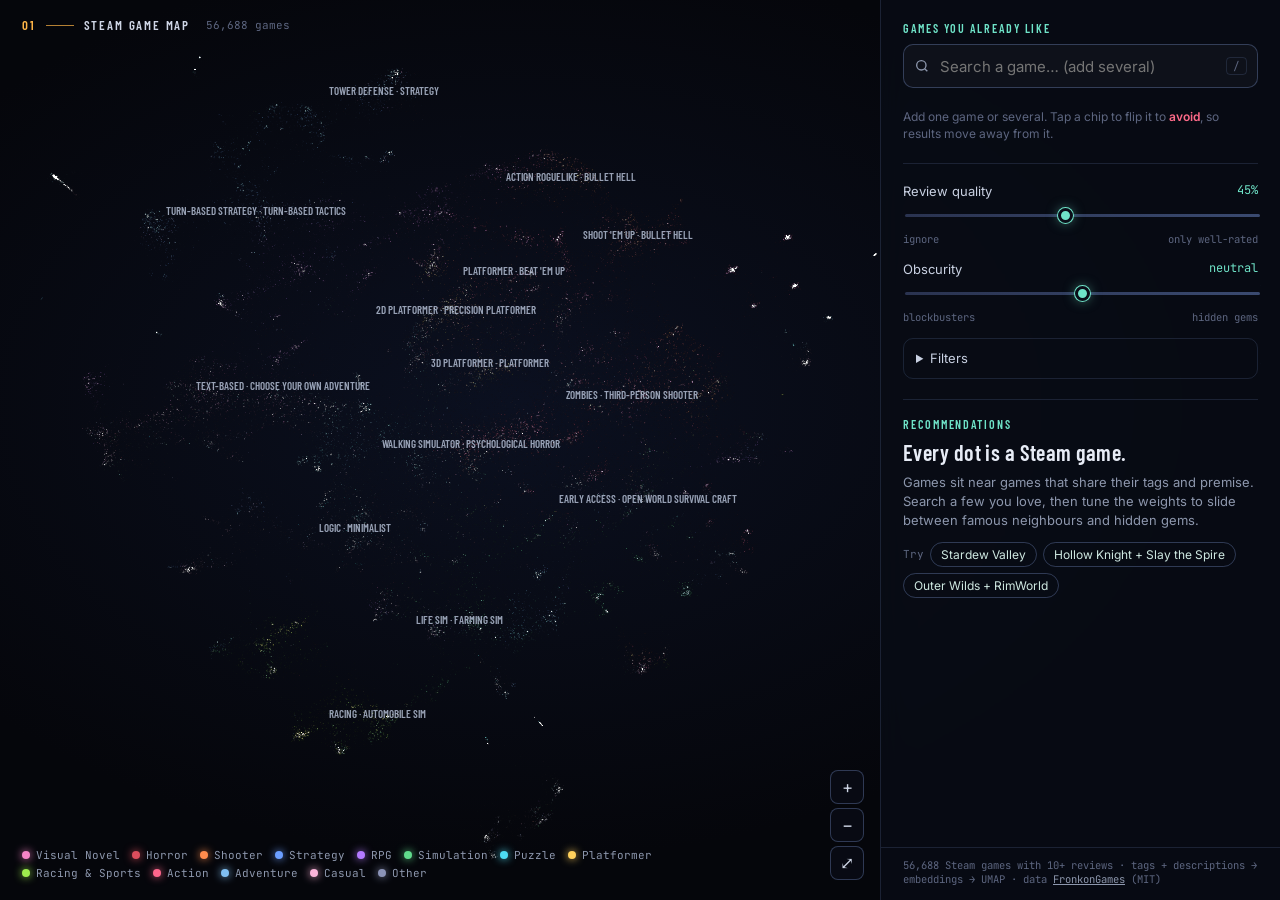
==== site/index.html @ 7ec64b29 "Steam Game Map: search games you like on a map of every Steam game Co-Authored-By: Claude Opus 5.5 <" ====
<!doctype html>
<html lang="en">
<head>
<meta charset="utf-8">
<meta name="viewport" content="width=device-width, initial-scale=1">
<title>Steam Game Map</title>
<meta name="description" content="Search games you already like on a map of every Steam game and get recommendations weighted by reviews and obscurity.">
<link rel="preconnect" href="https://fonts.googleapis.com">
<link href="https://fonts.googleapis.com/css2?family=Barlow+Condensed:wght@500;600;700&family=JetBrains+Mono:wght@400;500&family=Inter:wght@400;500;600&display=swap" rel="stylesheet">
<link rel="stylesheet" href="style.css">
</head>
<body>
<canvas id="gl"></canvas>
<canvas id="overlay"></canvas>

<header class="brand">
  <span class="idx">01</span><span class="rule"></span><span>STEAM GAME MAP</span>
  <span class="count" id="count"></span>
</header>

<aside id="panel">
  <div class="panel-scroll">
    <section class="search">
      <label class="eyebrow" for="q">Games you already like</label>
      <div class="searchbox">
        <svg viewBox="0 0 24 24" aria-hidden="true"><circle cx="11" cy="11" r="7"/><path d="M20 20l-4-4"/></svg>
        <input id="q" type="text" autocomplete="off" spellcheck="false" placeholder="Search a game… (add several)">
        <kbd>/</kbd>
      </div>
      <ul id="suggest" role="listbox"></ul>
      <div id="chips"></div>
      <p class="hint" id="hint">Add one game or several. Tap a chip to flip it to <b class="avoid-word">avoid</b>, so results move away from it.</p>
    </section>

    <section class="controls" id="controls">
      <div class="seg" role="radiogroup" aria-label="Combine games">
        <button data-mode="all" class="on" role="radio" aria-checked="true">Like all<small>close to every pick</small></button>
        <button data-mode="any" role="radio" aria-checked="false">Like any<small>near at least one</small></button>
      </div>

      <div class="slider">
        <div class="row"><span>Review quality</span><output id="o-quality"></output></div>
        <input type="range" id="quality" min="0" max="100" value="45">
        <div class="ends"><span>ignore</span><span>only well-rated</span></div>
      </div>
      <div class="slider">
        <div class="row"><span>Obscurity</span><output id="o-obscure"></output></div>
        <input type="range" id="obscure" min="-100" max="100" value="0">
        <div class="ends"><span>blockbusters</span><span>hidden gems</span></div>
      </div>

      <details class="filters">
        <summary>Filters</summary>
        <div class="frow">
          <label>Min reviews<select id="minrev">
            <option value="10">10+</option><option value="50" selected>50+</option><option value="200">200+</option>
            <option value="1000">1k+</option><option value="10000">10k+</option></select></label>
          <label>Max price<select id="maxprice">
            <option value="99999" selected>Any</option><option value="0">Free</option><option value="500">Under $5</option>
            <option value="1000">Under $10</option><option value="2000">Under $20</option><option value="4000">Under $40</option></select></label>
        </div>
        <div class="frow">
          <label>From year<input type="number" id="y0" min="1997" max="2026" value="1997"></label>
          <label>To year<input type="number" id="y1" min="1997" max="2026" value="2026"></label>
        </div>
      </details>
    </section>

    <section class="results">
      <div class="eyebrow results-head"><span id="rtitle">Recommendations</span><span id="rcount"></span></div>
      <ol id="list"></ol>
      <div id="empty" class="empty">
        <p class="big">Every dot is a Steam game.</p>
        <p>Games sit near games that share their tags and premise. Search a few you love, then tune the weights to slide between famous neighbours and hidden gems.</p>
        <div class="try">Try
          <button data-try="413150">Stardew Valley</button>
          <button data-try="367520,646570">Hollow Knight + Slay the Spire</button>
          <button data-try="753640,294100">Outer Wilds + RimWorld</button>
        </div>
      </div>
    </section>
  </div>
  <footer class="src" id="src"></footer>
</aside>

<div id="legend"></div>
<div id="tip" role="tooltip"></div>
<div id="zoom">
  <button id="zin" aria-label="Zoom in">+</button>
  <button id="zout" aria-label="Zoom out">−</button>
  <button id="zfit" aria-label="Fit map">⤢</button>
</div>
<div id="loading"><div class="pulse"></div><span id="loadmsg">Loading every Steam game…</span></div>

<script src="app.js"></script>
</body>
</html>
---- site/style.css ----
:root {
  --bg: #05060b;
  --panel: rgba(9, 12, 22, 0.86);
  --panel-solid: #0a0d18;
  --line: rgba(130, 160, 220, 0.16);
  --line-strong: rgba(130, 160, 220, 0.32);
  --text: #e7ecf6;
  --muted: #8d97ad;
  --dim: #5d6680;
  --accent: #ffb547;      /* selected games */
  --accent-2: #6fe3c8;    /* recommendations */
  --avoid: #ff6b8a;
  --mono: "JetBrains Mono", ui-monospace, Menlo, monospace;
  --cond: "Barlow Condensed", "Inter", sans-serif;
  --sans: "Inter", system-ui, -apple-system, sans-serif;
  --panel-w: 400px;
  color-scheme: dark;
}
* { box-sizing: border-box; }
html, body { margin: 0; height: 100%; overflow: hidden; background: var(--bg); color: var(--text); font: 14px/1.45 var(--sans); }
canvas { position: fixed; inset: 0; width: 100%; height: 100%; display: block; }
#gl { background: radial-gradient(ellipse at 40% 45%, #0b1020 0%, #05060b 65%); }
#overlay { pointer-events: none; }
button { font: inherit; color: inherit; cursor: pointer; }

.brand {
  position: fixed; top: 18px; left: 22px; display: flex; align-items: center; gap: 10px;
  font: 600 13px/1 var(--cond); letter-spacing: .14em; color: #cfd6e6; pointer-events: none;
}
.brand .idx { color: var(--accent); }
.brand .rule { width: 28px; height: 1px; background: var(--accent); opacity: .7; }
.brand .count { font: 400 11px var(--mono); letter-spacing: 0; color: var(--dim); margin-left: 6px; }

/* ---------- panel ---------- */
#panel {
  position: fixed; top: 0; right: 0; bottom: 0; width: var(--panel-w);
  background: var(--panel); backdrop-filter: blur(14px); -webkit-backdrop-filter: blur(14px);
  border-left: 1px solid var(--line); display: flex; flex-direction: column; z-index: 5;
}
.panel-scroll { flex: 1; overflow-y: auto; padding: 22px 22px 12px; scrollbar-width: thin; scrollbar-color: #2a3350 transparent; }
.eyebrow { font: 600 12px/1 var(--cond); letter-spacing: .16em; text-transform: uppercase; color: var(--accent-2); display: block; margin-bottom: 10px; }

.searchbox { position: relative; display: flex; align-items: center; gap: 8px; border: 1px solid var(--line-strong); border-radius: 10px; padding: 0 10px; background: rgba(255,255,255,.03); transition: border-color .15s; }
.searchbox:focus-within { border-color: var(--accent); box-shadow: 0 0 0 3px rgba(255,181,71,.12); }
.searchbox svg { width: 16px; height: 16px; fill: none; stroke: var(--muted); stroke-width: 2; flex: none; }
.searchbox input { flex: 1; min-width: 0; height: 42px; background: none; border: 0; outline: 0; color: var(--text); font: 15px var(--sans); }
.searchbox kbd { font: 11px var(--mono); color: var(--dim); border: 1px solid var(--line); border-radius: 4px; padding: 1px 6px; }

#suggest { list-style: none; margin: 6px 0 0; padding: 4px; border: 1px solid var(--line-strong); border-radius: 10px; background: var(--panel-solid); display: none; max-height: 340px; overflow-y: auto; }
#suggest.open { display: block; }
#suggest li { display: flex; align-items: center; gap: 10px; padding: 6px 8px; border-radius: 7px; cursor: pointer; }
#suggest li.act, #suggest li:hover { background: rgba(111,227,200,.1); }
#suggest img { width: 64px; height: 30px; object-fit: cover; border-radius: 4px; background: #141a2c; flex: none; }
#suggest .nm { flex: 1; min-width: 0; white-space: nowrap; overflow: hidden; text-overflow: ellipsis; }
#suggest .mt { font: 11px var(--mono); color: var(--dim); flex: none; }

#chips { display: flex; flex-wrap: wrap; gap: 6px; margin-top: 10px; }
.chip { display: inline-flex; align-items: center; gap: 6px; border: 1px solid rgba(255,181,71,.5); background: rgba(255,181,71,.1); color: #ffd79a; border-radius: 999px; padding: 4px 4px 4px 11px; font-size: 13px; max-width: 100%; }
.chip.avoid { border-color: rgba(255,107,138,.55); background: rgba(255,107,138,.1); color: #ffb3c3; }
.chip.avoid .lbl { text-decoration: line-through; text-decoration-color: rgba(255,107,138,.7); }
.chip .lbl { white-space: nowrap; overflow: hidden; text-overflow: ellipsis; cursor: pointer; }
.chip .x { border: 0; background: rgba(255,255,255,.08); width: 20px; height: 20px; border-radius: 50%; line-height: 1; font-size: 13px; flex: none; }
.chip .x:hover { background: rgba(255,255,255,.2); }
.hint { color: var(--dim); font-size: 12px; margin: 10px 0 0; }
.avoid-word { color: var(--avoid); font-weight: 600; }

.controls { margin-top: 20px; padding-top: 18px; border-top: 1px solid var(--line); }
.seg { display: grid; grid-template-columns: repeat(2, 1fr); gap: 4px; padding: 3px; border: 1px solid var(--line); border-radius: 10px; margin-bottom: 16px; }
.seg button { border: 0; background: none; padding: 7px 4px; border-radius: 7px; font-weight: 600; font-size: 13px; color: var(--muted); display: flex; flex-direction: column; align-items: center; gap: 1px; }
.seg button small { font: 400 10px var(--sans); color: var(--dim); }
.seg button.on { background: rgba(111,227,200,.13); color: var(--accent-2); }
.seg.single { display: none; }

.slider { margin-bottom: 14px; }
.slider .row { display: flex; justify-content: space-between; font-size: 13px; color: #c9d1e2; margin-bottom: 4px; }
.slider output { font: 12px var(--mono); color: var(--accent-2); }
.slider .ends { display: flex; justify-content: space-between; font: 10.5px var(--mono); color: var(--dim); margin-top: 2px; }
input[type=range] { -webkit-appearance: none; appearance: none; width: 100%; height: 18px; background: transparent; }
input[type=range]::-webkit-slider-runnable-track { height: 3px; border-radius: 3px; background: linear-gradient(90deg, #2a3350, #3a4a70); }
input[type=range]::-moz-range-track { height: 3px; border-radius: 3px; background: #2f3a58; }
input[type=range]::-webkit-slider-thumb { -webkit-appearance: none; width: 15px; height: 15px; margin-top: -6px; border-radius: 50%; background: var(--accent-2); border: 3px solid var(--panel-solid); box-shadow: 0 0 0 1px var(--accent-2), 0 0 12px rgba(111,227,200,.5); }
input[type=range]::-moz-range-thumb { width: 12px; height: 12px; border-radius: 50%; background: var(--accent-2); border: 3px solid var(--panel-solid); }

.filters { border: 1px solid var(--line); border-radius: 10px; padding: 0 12px; }
.filters summary { cursor: pointer; padding: 10px 0; font-size: 13px; color: #c9d1e2; }
.filters[open] summary { border-bottom: 1px solid var(--line); margin-bottom: 10px; }
.frow { display: grid; grid-template-columns: 1fr 1fr; gap: 10px; margin-bottom: 10px; }
.frow label { display: flex; flex-direction: column; gap: 4px; font-size: 11.5px; color: var(--muted); }
.frow select, .frow input { background: #0e1324; color: var(--text); border: 1px solid var(--line-strong); border-radius: 7px; height: 32px; padding: 0 8px; font: 13px var(--sans); }

.results { margin-top: 20px; padding-top: 18px; border-top: 1px solid var(--line); }
.results-head { display: flex; justify-content: space-between; }
.results-head #rcount { color: var(--dim); font: 11px var(--mono); letter-spacing: 0; text-transform: none; }
#list { list-style: none; margin: 0; padding: 0; counter-reset: r; }
#list li { position: relative; display: grid; grid-template-columns: 120px 1fr; gap: 10px; padding: 9px 8px; margin: 0 -8px; border-radius: 9px; cursor: pointer; counter-increment: r; }
#list li:hover, #list li.hot { background: rgba(111,227,200,.07); }
#list img { width: 120px; height: 56px; object-fit: cover; border-radius: 6px; background: #141a2c; }
#list .t { font-weight: 600; font-size: 14px; line-height: 1.25; white-space: nowrap; overflow: hidden; text-overflow: ellipsis; }
#list .t::before { content: counter(r) "  "; font: 500 11px var(--mono); color: var(--dim); }
#list .m { font: 11px var(--mono); color: var(--muted); margin-top: 3px; display: flex; gap: 10px; flex-wrap: wrap; }
#list .m .sim { color: var(--accent-2); }
#list .m .gem { color: #c6a7ff; }
#list .tags { font-size: 11.5px; color: var(--dim); margin-top: 3px; white-space: nowrap; overflow: hidden; text-overflow: ellipsis; }
#list .why { font-size: 11.5px; color: #a8b2c8; margin-top: 2px; white-space: nowrap; overflow: hidden; text-overflow: ellipsis; }
#list .acts { position: absolute; right: 8px; top: 8px; display: none; gap: 4px; }
#list li:hover .acts, #list li:focus-within .acts { display: flex; }
#list .acts a, #list .acts button { font: 11px var(--sans); border: 1px solid var(--line-strong); background: var(--panel-solid); color: var(--text); padding: 3px 7px; border-radius: 6px; text-decoration: none; }
#list .acts button:hover, #list .acts a:hover { border-color: var(--accent); color: var(--accent); }

.empty { color: var(--muted); font-size: 13px; }
.empty .big { font: 600 22px/1.15 var(--cond); letter-spacing: .02em; color: var(--text); margin: 0 0 8px; }
.empty p { margin: 0 0 12px; }
.try { display: flex; flex-wrap: wrap; gap: 6px; align-items: center; font: 11px var(--mono); color: var(--dim); }
.try button { border: 1px solid var(--line-strong); background: none; border-radius: 999px; padding: 4px 10px; font: 12px var(--sans); color: #cfe9e2; }
.try button:hover { border-color: var(--accent-2); }

.src { padding: 10px 22px 14px; font: 10.5px var(--mono); color: var(--dim); border-top: 1px solid var(--line); }
.src a { color: var(--muted); }

/* ---------- map chrome ---------- */
#legend { position: fixed; left: 22px; bottom: 20px; display: flex; flex-wrap: wrap; gap: 4px 12px; max-width: calc(100vw - var(--panel-w) - 120px); font: 11px var(--mono); color: var(--muted); z-index: 3; }
#legend span { display: inline-flex; align-items: center; gap: 6px; cursor: pointer; user-select: none; }
#legend span.off { opacity: .3; }
#legend i { width: 8px; height: 8px; border-radius: 50%; box-shadow: 0 0 8px currentColor; }

#zoom { position: fixed; right: calc(var(--panel-w) + 16px); bottom: 20px; display: flex; flex-direction: column; gap: 4px; z-index: 3; }
#zoom button { width: 34px; height: 34px; border-radius: 8px; border: 1px solid var(--line-strong); background: rgba(9,12,22,.8); font-size: 17px; color: #cfd6e6; }
#zoom button:hover { border-color: var(--accent-2); }

#tip { position: fixed; z-index: 10; pointer-events: none; width: 260px; background: rgba(8,11,20,.96); border: 1px solid var(--line-strong); border-radius: 10px; padding: 8px; display: none; box-shadow: 0 10px 30px rgba(0,0,0,.5); }
#tip img { width: 100%; height: 112px; object-fit: cover; border-radius: 6px; background: #141a2c; display: block; }
#tip .t { font: 600 17px/1.15 var(--cond); letter-spacing: .02em; margin: 7px 2px 2px; }
#tip .m { font: 11px var(--mono); color: var(--muted); margin: 0 2px; }
#tip .d { font-size: 12px; color: #aab3c6; margin: 5px 2px 2px; display: -webkit-box; -webkit-line-clamp: 3; -webkit-box-orient: vertical; overflow: hidden; }
#tip .k { font-size: 11px; color: var(--accent-2); margin: 4px 2px 0; }

#loading { position: fixed; inset: 0; display: flex; flex-direction: column; align-items: center; justify-content: center; gap: 16px; z-index: 20; background: var(--bg); font: 12px var(--mono); color: var(--muted); transition: opacity .5s; }
#loading.done { opacity: 0; pointer-events: none; visibility: hidden; transition: opacity .5s, visibility 0s .5s; }
.pulse { width: 14px; height: 14px; border-radius: 50%; background: var(--accent); box-shadow: 0 0 30px var(--accent); animation: p 1.2s ease-in-out infinite; }
@keyframes p { 50% { transform: scale(1.8); opacity: .5; } }

/* ---------- phone ---------- */
@media (max-width: 760px) {
  :root { --panel-w: 100vw; }
  #panel { top: auto; height: 52vh; border-left: 0; border-top: 1px solid var(--line-strong); border-radius: 16px 16px 0 0; }
  .panel-scroll { padding: 16px; }
  #legend { display: none; }
  #zoom { right: 16px; bottom: calc(52vh + 12px); flex-direction: row; }
  .brand { left: 16px; top: 14px; }
  #list li { grid-template-columns: 96px 1fr; }
  #list img { width: 96px; height: 45px; }
  #tip { width: 220px; }
}
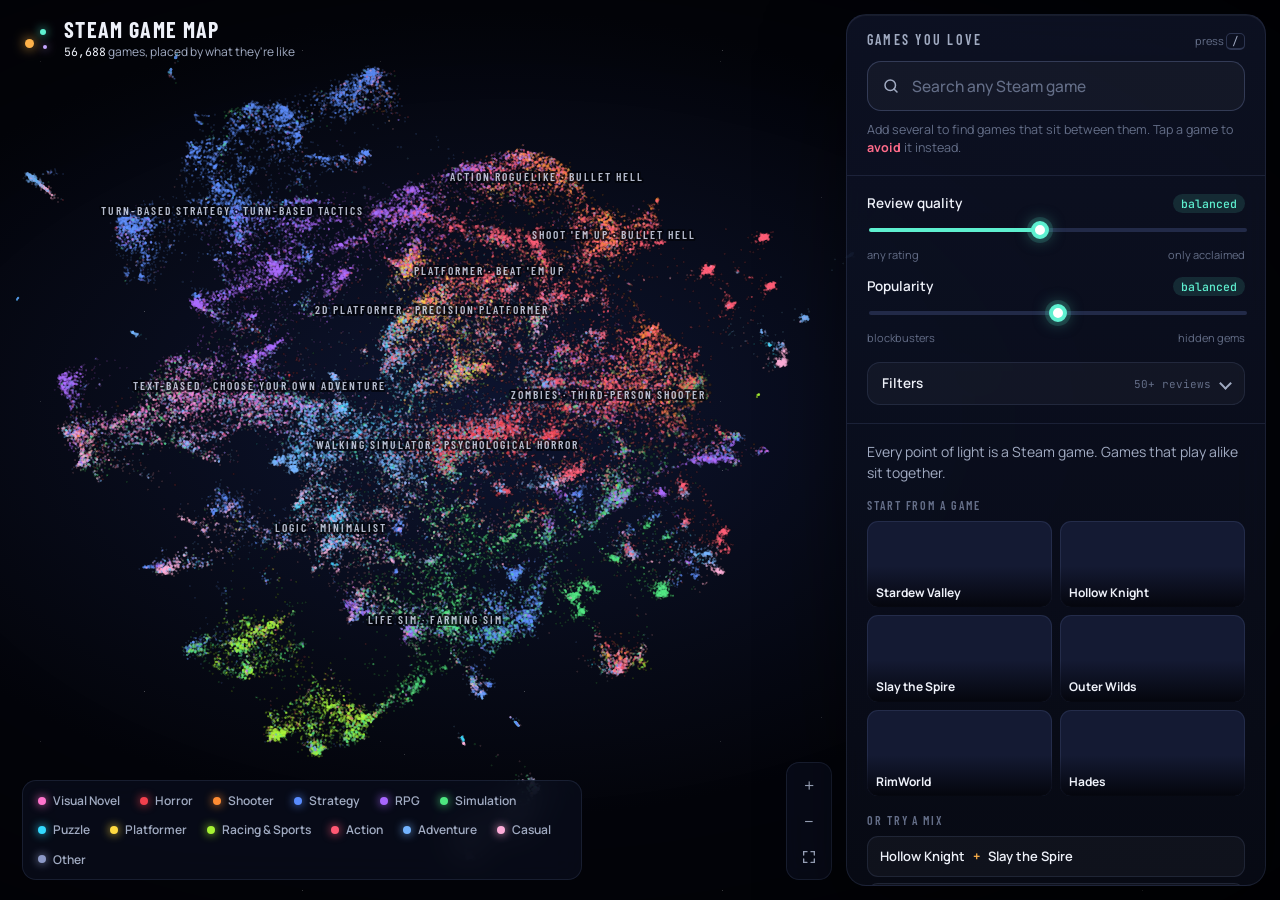
==== commit 91449e6a: "Redesign: star-atlas map, glass panel, cover-art result cards Coloured nebula via additive glow pass" ====
--- a/site/index.html
+++ b/site/index.html
@@ -2,96 +2,107 @@
 <html lang="en">
 <head>
 <meta charset="utf-8">
-<meta name="viewport" content="width=device-width, initial-scale=1">
+<meta name="viewport" content="width=device-width, initial-scale=1, viewport-fit=cover">
 <title>Steam Game Map</title>
 <meta name="description" content="Search games you already like on a map of every Steam game and get recommendations weighted by reviews and obscurity.">
+<meta property="og:title" content="Steam Game Map">
+<meta property="og:description" content="56,688 Steam games placed by what they're like. Search the ones you love, find what sits between them.">
 <link rel="preconnect" href="https://fonts.googleapis.com">
-<link href="https://fonts.googleapis.com/css2?family=Barlow+Condensed:wght@500;600;700&family=JetBrains+Mono:wght@400;500&family=Inter:wght@400;500;600&display=swap" rel="stylesheet">
-<link rel="stylesheet" href="style.css">
+<link rel="preconnect" href="https://fonts.gstatic.com" crossorigin>
+<link href="https://fonts.googleapis.com/css2?family=Barlow+Condensed:wght@500;600;700&family=JetBrains+Mono:wght@400;500&family=Manrope:wght@400;500;600;700&display=swap" rel="stylesheet">
+<link rel="stylesheet" href="style.css?v=3">
 </head>
 <body>
 <canvas id="gl"></canvas>
 <canvas id="overlay"></canvas>
+<div class="vignette" aria-hidden="true"></div>
 
-<header class="brand">
-  <span class="idx">01</span><span class="rule"></span><span>STEAM GAME MAP</span>
-  <span class="count" id="count"></span>
-</header>
+<div class="lockup">
+  <div class="mark" aria-hidden="true"><i></i><i></i><i></i></div>
+  <div>
+    <div class="name">Steam Game Map</div>
+    <div class="sub"><span id="count">56,688</span> games, placed by what they're like</div>
+  </div>
+</div>
 
 <aside id="panel">
-  <div class="panel-scroll">
-    <section class="search">
-      <label class="eyebrow" for="q">Games you already like</label>
+  <div class="grab" aria-hidden="true"></div>
+  <div class="panel-scroll" id="scroll">
+    <section class="block search">
+      <div class="block-head"><h2>Games you love</h2><span class="hint-key">press <kbd>/</kbd></span></div>
       <div class="searchbox">
         <svg viewBox="0 0 24 24" aria-hidden="true"><circle cx="11" cy="11" r="7"/><path d="M20 20l-4-4"/></svg>
-        <input id="q" type="text" autocomplete="off" spellcheck="false" placeholder="Search a game… (add several)">
-        <kbd>/</kbd>
+        <input id="q" type="text" autocomplete="off" spellcheck="false" placeholder="Search any Steam game">
       </div>
-      <ul id="suggest" role="listbox"></ul>
+      <ul id="suggest" role="listbox" aria-label="Matching games"></ul>
       <div id="chips"></div>
-      <p class="hint" id="hint">Add one game or several. Tap a chip to flip it to <b class="avoid-word">avoid</b>, so results move away from it.</p>
+      <p class="note" id="hint">Add several to find games that sit between them. Tap a game to <b class="avoid-word">avoid</b> it instead.</p>
     </section>
 
-    <section class="controls" id="controls">
-      <div class="seg" role="radiogroup" aria-label="Combine games">
-        <button data-mode="all" class="on" role="radio" aria-checked="true">Like all<small>close to every pick</small></button>
-        <button data-mode="any" role="radio" aria-checked="false">Like any<small>near at least one</small></button>
+    <section class="block controls" id="controls">
+      <div class="seg" role="radiogroup" aria-label="How to combine your games">
+        <button data-mode="all" class="on" role="radio" aria-checked="true"><b>Like all</b><small>close to every game</small></button>
+        <button data-mode="any" role="radio" aria-checked="false"><b>Like any</b><small>close to at least one</small></button>
       </div>
 
-      <div class="slider">
-        <div class="row"><span>Review quality</span><output id="o-quality"></output></div>
-        <input type="range" id="quality" min="0" max="100" value="45">
-        <div class="ends"><span>ignore</span><span>only well-rated</span></div>
-      </div>
-      <div class="slider">
-        <div class="row"><span>Obscurity</span><output id="o-obscure"></output></div>
-        <input type="range" id="obscure" min="-100" max="100" value="0">
-        <div class="ends"><span>blockbusters</span><span>hidden gems</span></div>
+      <div class="tune">
+        <div class="slider">
+          <div class="row"><label for="quality">Review quality</label><output id="o-quality"></output></div>
+          <input type="range" id="quality" min="0" max="100" value="45">
+          <div class="ends"><span>any rating</span><span>only acclaimed</span></div>
+        </div>
+        <div class="slider">
+          <div class="row"><label for="obscure">Popularity</label><output id="o-obscure"></output></div>
+          <input type="range" id="obscure" min="-100" max="100" value="0" class="bipolar">
+          <div class="ends"><span>blockbusters</span><span>hidden gems</span></div>
+        </div>
       </div>
 
       <details class="filters">
-        <summary>Filters</summary>
+        <summary><span>Filters</span><span class="fsum" id="fsum">50+ reviews</span></summary>
         <div class="frow">
           <label>Min reviews<select id="minrev">
             <option value="10">10+</option><option value="50" selected>50+</option><option value="200">200+</option>
             <option value="1000">1k+</option><option value="10000">10k+</option></select></label>
-          <label>Max price<select id="maxprice">
-            <option value="99999" selected>Any</option><option value="0">Free</option><option value="500">Under $5</option>
+          <label>Price<select id="maxprice">
+            <option value="99999" selected>Any price</option><option value="0">Free only</option><option value="500">Under $5</option>
             <option value="1000">Under $10</option><option value="2000">Under $20</option><option value="4000">Under $40</option></select></label>
         </div>
         <div class="frow">
-          <label>From year<input type="number" id="y0" min="1997" max="2026" value="1997"></label>
-          <label>To year<input type="number" id="y1" min="1997" max="2026" value="2026"></label>
+          <label>Released from<input type="number" id="y0" min="1997" max="2026" value="1997"></label>
+          <label>Released to<input type="number" id="y1" min="1997" max="2026" value="2026"></label>
         </div>
       </details>
     </section>
 
-    <section class="results">
-      <div class="eyebrow results-head"><span id="rtitle">Recommendations</span><span id="rcount"></span></div>
+    <section class="block results">
+      <div class="block-head" id="rhead"><h2 id="rtitle">Recommendations</h2><span id="rcount"></span></div>
       <ol id="list"></ol>
       <div id="empty" class="empty">
-        <p class="big">Every dot is a Steam game.</p>
-        <p>Games sit near games that share their tags and premise. Search a few you love, then tune the weights to slide between famous neighbours and hidden gems.</p>
-        <div class="try">Try
-          <button data-try="413150">Stardew Valley</button>
-          <button data-try="367520,646570">Hollow Knight + Slay the Spire</button>
-          <button data-try="753640,294100">Outer Wilds + RimWorld</button>
+        <p class="lead">Every point of light is a Steam game. Games that play alike sit together.</p>
+        <h3>Start from a game</h3>
+        <div class="starts" id="starts"></div>
+        <h3>Or try a mix</h3>
+        <div class="mixes">
+          <button data-try="367520,646570"><span>Hollow Knight</span><i>+</i><span>Slay the Spire</span></button>
+          <button data-try="753640,294100"><span>Outer Wilds</span><i>+</i><span>RimWorld</span></button>
+          <button data-try="413150,105600"><span>Stardew Valley</span><i>+</i><span>Terraria</span></button>
         </div>
       </div>
     </section>
+    <footer class="src" id="src"></footer>
   </div>
-  <footer class="src" id="src"></footer>
 </aside>
 
-<div id="legend"></div>
-<div id="tip" role="tooltip"></div>
-<div id="zoom">
+<div id="legend" class="glass"></div>
+<div id="zoom" class="glass">
   <button id="zin" aria-label="Zoom in">+</button>
   <button id="zout" aria-label="Zoom out">−</button>
-  <button id="zfit" aria-label="Fit map">⤢</button>
+  <button id="zfit" aria-label="Show the whole map"><svg viewBox="0 0 24 24" aria-hidden="true"><path d="M4 9V4h5M20 9V4h-5M4 15v5h5M20 15v5h-5"/></svg></button>
 </div>
-<div id="loading"><div class="pulse"></div><span id="loadmsg">Loading every Steam game…</span></div>
+<div id="tip" role="tooltip"></div>
+<div id="loading"><div class="orbit"><i></i></div><span id="loadmsg">Charting every Steam game…</span></div>
 
-<script src="app.js"></script>
+<script src="app.js?v=3"></script>
 </body>
 </html>
--- a/site/style.css
+++ b/site/style.css
@@ -1,153 +1,246 @@
+/* Star-atlas look: a deep-space map with a floating glass instrument panel.
+   Amber = games you picked, aqua = recommendations, rose = avoided. */
 :root {
-  --bg: #05060b;
-  --panel: rgba(9, 12, 22, 0.86);
-  --panel-solid: #0a0d18;
-  --line: rgba(130, 160, 220, 0.16);
-  --line-strong: rgba(130, 160, 220, 0.32);
-  --text: #e7ecf6;
-  --muted: #8d97ad;
-  --dim: #5d6680;
-  --accent: #ffb547;      /* selected games */
-  --accent-2: #6fe3c8;    /* recommendations */
-  --avoid: #ff6b8a;
+  --void: #03040a;
+  --void-2: #0a0f22;
+  --glass: rgba(10, 14, 28, 0.78);
+  --glass-solid: #0c1122;
+  --raise: rgba(255, 255, 255, 0.035);
+  --raise-2: rgba(255, 255, 255, 0.07);
+  --line: rgba(150, 172, 235, 0.12);
+  --line-2: rgba(150, 172, 235, 0.24);
+  --text: #eef1f9;
+  --muted: #a1abc2;
+  --dim: #646e88;
+  --amber: #ffb24a;
+  --amber-soft: rgba(255, 178, 74, 0.14);
+  --aqua: #5ef0d0;
+  --aqua-soft: rgba(94, 240, 208, 0.12);
+  --rose: #ff6b8a;
+  --rose-soft: rgba(255, 107, 138, 0.12);
+  --steam-pos: #66c0f4;   /* Steam's own rating colours */
+  --steam-mixed: #c9a85c;
+  --steam-neg: #e0703a;
+  --gem: #c4a6ff;
+  --display: "Barlow Condensed", "Arial Narrow", sans-serif;
+  --body: "Manrope", system-ui, -apple-system, "Segoe UI", sans-serif;
   --mono: "JetBrains Mono", ui-monospace, Menlo, monospace;
-  --cond: "Barlow Condensed", "Inter", sans-serif;
-  --sans: "Inter", system-ui, -apple-system, sans-serif;
-  --panel-w: 400px;
+  --panel-w: 420px;
+  --gap: 14px;
+  --r: 16px;
   color-scheme: dark;
 }
 * { box-sizing: border-box; }
-html, body { margin: 0; height: 100%; overflow: hidden; background: var(--bg); color: var(--text); font: 14px/1.45 var(--sans); }
+[hidden] { display: none !important; }
+html, body { margin: 0; height: 100%; overflow: hidden; background: var(--void); color: var(--text); font: 14px/1.45 var(--body); -webkit-font-smoothing: antialiased; }
 canvas { position: fixed; inset: 0; width: 100%; height: 100%; display: block; }
-#gl { background: radial-gradient(ellipse at 40% 45%, #0b1020 0%, #05060b 65%); }
+#gl {
+  background:
+    radial-gradient(1px 1px at 12% 18%, rgba(255,255,255,.5), transparent 60%),
+    radial-gradient(1px 1px at 72% 12%, rgba(255,255,255,.35), transparent 60%),
+    radial-gradient(1px 1px at 38% 82%, rgba(255,255,255,.35), transparent 60%),
+    radial-gradient(1px 1px at 88% 64%, rgba(255,255,255,.4), transparent 60%),
+    radial-gradient(1px 1px at 22% 58%, rgba(255,255,255,.25), transparent 60%),
+    radial-gradient(1px 1px at 58% 38%, rgba(255,255,255,.2), transparent 60%),
+    radial-gradient(ellipse 70% 60% at 38% 46%, #0d1430 0%, rgba(10,15,34,.6) 45%, transparent 75%),
+    var(--void);
+  background-size: 340px 340px, 420px 420px, 380px 380px, 460px 460px, 300px 300px, 520px 520px, 100% 100%, 100% 100%;
+}
 #overlay { pointer-events: none; }
+.vignette { position: fixed; inset: 0; pointer-events: none; background: radial-gradient(ellipse at 40% 50%, transparent 55%, rgba(0,0,0,.55) 100%); }
 button { font: inherit; color: inherit; cursor: pointer; }
-
-.brand {
-  position: fixed; top: 18px; left: 22px; display: flex; align-items: center; gap: 10px;
-  font: 600 13px/1 var(--cond); letter-spacing: .14em; color: #cfd6e6; pointer-events: none;
-}
-.brand .idx { color: var(--accent); }
-.brand .rule { width: 28px; height: 1px; background: var(--accent); opacity: .7; }
-.brand .count { font: 400 11px var(--mono); letter-spacing: 0; color: var(--dim); margin-left: 6px; }
+:focus-visible { outline: 2px solid var(--aqua); outline-offset: 2px; }
+.glass { background: var(--glass); backdrop-filter: blur(16px) saturate(1.3); -webkit-backdrop-filter: blur(16px) saturate(1.3); border: 1px solid var(--line); }
+
+/* ---------- lockup ---------- */
+.lockup { position: fixed; top: calc(18px + env(safe-area-inset-top, 0px)); left: max(22px, env(safe-area-inset-left, 0px)); display: flex; align-items: center; gap: 12px; pointer-events: none; z-index: 2; }
+.lockup .mark { position: relative; width: 30px; height: 30px; }
+.lockup .mark i { position: absolute; border-radius: 50%; }
+.lockup .mark i:nth-child(1) { width: 9px; height: 9px; left: 3px; top: 15px; background: var(--amber); box-shadow: 0 0 12px var(--amber); }
+.lockup .mark i:nth-child(2) { width: 6px; height: 6px; left: 18px; top: 5px; background: var(--aqua); box-shadow: 0 0 10px var(--aqua); }
+.lockup .mark i:nth-child(3) { width: 4px; height: 4px; left: 21px; top: 21px; background: #c4a6ff; box-shadow: 0 0 8px #c4a6ff; }
+.lockup .name { font: 700 22px/1 var(--display); letter-spacing: .06em; text-transform: uppercase; }
+.lockup .sub { font-size: 12px; color: var(--muted); margin-top: 3px; }
+.lockup .sub span { font-family: var(--mono); color: var(--text); font-size: 11.5px; }
 
 /* ---------- panel ---------- */
 #panel {
-  position: fixed; top: 0; right: 0; bottom: 0; width: var(--panel-w);
-  background: var(--panel); backdrop-filter: blur(14px); -webkit-backdrop-filter: blur(14px);
-  border-left: 1px solid var(--line); display: flex; flex-direction: column; z-index: 5;
-}
-.panel-scroll { flex: 1; overflow-y: auto; padding: 22px 22px 12px; scrollbar-width: thin; scrollbar-color: #2a3350 transparent; }
-.eyebrow { font: 600 12px/1 var(--cond); letter-spacing: .16em; text-transform: uppercase; color: var(--accent-2); display: block; margin-bottom: 10px; }
-
-.searchbox { position: relative; display: flex; align-items: center; gap: 8px; border: 1px solid var(--line-strong); border-radius: 10px; padding: 0 10px; background: rgba(255,255,255,.03); transition: border-color .15s; }
-.searchbox:focus-within { border-color: var(--accent); box-shadow: 0 0 0 3px rgba(255,181,71,.12); }
-.searchbox svg { width: 16px; height: 16px; fill: none; stroke: var(--muted); stroke-width: 2; flex: none; }
-.searchbox input { flex: 1; min-width: 0; height: 42px; background: none; border: 0; outline: 0; color: var(--text); font: 15px var(--sans); }
-.searchbox kbd { font: 11px var(--mono); color: var(--dim); border: 1px solid var(--line); border-radius: 4px; padding: 1px 6px; }
-
-#suggest { list-style: none; margin: 6px 0 0; padding: 4px; border: 1px solid var(--line-strong); border-radius: 10px; background: var(--panel-solid); display: none; max-height: 340px; overflow-y: auto; }
+  position: fixed; top: var(--gap); right: var(--gap); bottom: var(--gap); width: var(--panel-w);
+  display: flex; flex-direction: column; z-index: 5; border-radius: 20px; overflow: hidden;
+  background: linear-gradient(180deg, rgba(14,19,38,.86), rgba(8,11,22,.9));
+  backdrop-filter: blur(18px) saturate(1.3); -webkit-backdrop-filter: blur(18px) saturate(1.3);
+  border: 1px solid var(--line); box-shadow: 0 30px 80px rgba(0,0,0,.5), inset 0 1px 0 rgba(255,255,255,.05);
+}
+.grab { display: none; }
+.panel-scroll { flex: 1; display: flex; flex-direction: column; overflow-y: auto; scrollbar-width: thin; scrollbar-color: #29325a transparent; }
+.block { padding: 18px 20px; border-bottom: 1px solid var(--line); }
+.block:last-child { border-bottom: 0; }
+.block-head { display: flex; align-items: baseline; justify-content: space-between; gap: 10px; margin-bottom: 12px; }
+.block-head h2 { margin: 0; font: 600 14px/1 var(--display); letter-spacing: .16em; text-transform: uppercase; color: var(--muted); }
+.hint-key { font-size: 11px; color: var(--dim); }
+kbd { font: 11px var(--mono); color: var(--muted); border: 1px solid var(--line-2); border-bottom-width: 2px; border-radius: 5px; padding: 0 5px; }
+
+.searchbox { display: flex; align-items: center; gap: 10px; padding: 0 14px; border-radius: 14px; background: var(--raise); border: 1px solid var(--line-2); transition: border-color .15s, box-shadow .15s, background .15s; }
+.searchbox:focus-within { border-color: rgba(255,178,74,.7); background: rgba(255,178,74,.04); box-shadow: 0 0 0 4px rgba(255,178,74,.1); }
+.searchbox svg { width: 18px; height: 18px; fill: none; stroke: var(--muted); stroke-width: 2; stroke-linecap: round; flex: none; }
+.searchbox input { flex: 1; min-width: 0; height: 48px; background: none; border: 0; outline: 0; color: var(--text); font: 500 15.5px var(--body); }
+.searchbox input::placeholder { color: var(--dim); }
+
+#suggest { list-style: none; margin: 8px 0 0; padding: 6px; border: 1px solid var(--line-2); border-radius: 14px; background: var(--glass-solid); display: none; max-height: 380px; overflow-y: auto; box-shadow: 0 20px 40px rgba(0,0,0,.45); }
 #suggest.open { display: block; }
-#suggest li { display: flex; align-items: center; gap: 10px; padding: 6px 8px; border-radius: 7px; cursor: pointer; }
-#suggest li.act, #suggest li:hover { background: rgba(111,227,200,.1); }
-#suggest img { width: 64px; height: 30px; object-fit: cover; border-radius: 4px; background: #141a2c; flex: none; }
-#suggest .nm { flex: 1; min-width: 0; white-space: nowrap; overflow: hidden; text-overflow: ellipsis; }
-#suggest .mt { font: 11px var(--mono); color: var(--dim); flex: none; }
-
-#chips { display: flex; flex-wrap: wrap; gap: 6px; margin-top: 10px; }
-.chip { display: inline-flex; align-items: center; gap: 6px; border: 1px solid rgba(255,181,71,.5); background: rgba(255,181,71,.1); color: #ffd79a; border-radius: 999px; padding: 4px 4px 4px 11px; font-size: 13px; max-width: 100%; }
-.chip.avoid { border-color: rgba(255,107,138,.55); background: rgba(255,107,138,.1); color: #ffb3c3; }
-.chip.avoid .lbl { text-decoration: line-through; text-decoration-color: rgba(255,107,138,.7); }
-.chip .lbl { white-space: nowrap; overflow: hidden; text-overflow: ellipsis; cursor: pointer; }
-.chip .x { border: 0; background: rgba(255,255,255,.08); width: 20px; height: 20px; border-radius: 50%; line-height: 1; font-size: 13px; flex: none; }
+#suggest li { display: flex; align-items: center; gap: 12px; padding: 6px; border-radius: 10px; cursor: pointer; }
+#suggest li.act, #suggest li:hover { background: var(--raise-2); }
+#suggest img { width: 72px; height: 34px; object-fit: cover; border-radius: 6px; background: #151b33; flex: none; }
+#suggest .nm { flex: 1; min-width: 0; font-weight: 600; white-space: nowrap; overflow: hidden; text-overflow: ellipsis; }
+#suggest .mt { font: 11px var(--mono); color: var(--dim); flex: none; text-align: right; }
+#suggest .empty-row { color: var(--dim); cursor: default; padding: 10px; }
+
+#chips { display: flex; flex-wrap: wrap; gap: 8px; margin-top: 12px; }
+#chips:empty { display: none; }
+.chip { display: inline-flex; align-items: center; gap: 8px; max-width: 100%; padding: 3px 4px 3px 3px; border-radius: 999px; background: var(--amber-soft); border: 1px solid rgba(255,178,74,.45); color: #ffdca8; font-weight: 600; font-size: 13px; transition: background .15s; }
+.chip img { width: 26px; height: 26px; border-radius: 50%; object-fit: cover; flex: none; background: #1a1f36; }
+.chip .lbl { cursor: pointer; white-space: nowrap; overflow: hidden; text-overflow: ellipsis; padding-right: 2px; }
+.chip .x { border: 0; background: rgba(255,255,255,.08); width: 22px; height: 22px; border-radius: 50%; font-size: 14px; line-height: 1; flex: none; color: inherit; }
 .chip .x:hover { background: rgba(255,255,255,.2); }
-.hint { color: var(--dim); font-size: 12px; margin: 10px 0 0; }
-.avoid-word { color: var(--avoid); font-weight: 600; }
-
-.controls { margin-top: 20px; padding-top: 18px; border-top: 1px solid var(--line); }
-.seg { display: grid; grid-template-columns: repeat(2, 1fr); gap: 4px; padding: 3px; border: 1px solid var(--line); border-radius: 10px; margin-bottom: 16px; }
-.seg button { border: 0; background: none; padding: 7px 4px; border-radius: 7px; font-weight: 600; font-size: 13px; color: var(--muted); display: flex; flex-direction: column; align-items: center; gap: 1px; }
-.seg button small { font: 400 10px var(--sans); color: var(--dim); }
-.seg button.on { background: rgba(111,227,200,.13); color: var(--accent-2); }
+.chip.avoid { background: var(--rose-soft); border-color: rgba(255,107,138,.5); color: #ffc1ce; }
+.chip.avoid img { filter: grayscale(1) brightness(.7); }
+.chip.avoid .lbl { text-decoration: line-through; text-decoration-color: rgba(255,107,138,.8); }
+.note { margin: 10px 0 0; font-size: 12.5px; color: var(--dim); }
+.avoid-word { color: var(--rose); font-weight: 700; }
+
+/* controls */
+.controls { display: flex; flex-direction: column; gap: 16px; }
+.seg { display: grid; grid-template-columns: 1fr 1fr; gap: 4px; padding: 4px; border-radius: 13px; background: var(--raise); border: 1px solid var(--line); }
 .seg.single { display: none; }
-
-.slider { margin-bottom: 14px; }
-.slider .row { display: flex; justify-content: space-between; font-size: 13px; color: #c9d1e2; margin-bottom: 4px; }
-.slider output { font: 12px var(--mono); color: var(--accent-2); }
-.slider .ends { display: flex; justify-content: space-between; font: 10.5px var(--mono); color: var(--dim); margin-top: 2px; }
-input[type=range] { -webkit-appearance: none; appearance: none; width: 100%; height: 18px; background: transparent; }
-input[type=range]::-webkit-slider-runnable-track { height: 3px; border-radius: 3px; background: linear-gradient(90deg, #2a3350, #3a4a70); }
-input[type=range]::-moz-range-track { height: 3px; border-radius: 3px; background: #2f3a58; }
-input[type=range]::-webkit-slider-thumb { -webkit-appearance: none; width: 15px; height: 15px; margin-top: -6px; border-radius: 50%; background: var(--accent-2); border: 3px solid var(--panel-solid); box-shadow: 0 0 0 1px var(--accent-2), 0 0 12px rgba(111,227,200,.5); }
-input[type=range]::-moz-range-thumb { width: 12px; height: 12px; border-radius: 50%; background: var(--accent-2); border: 3px solid var(--panel-solid); }
-
-.filters { border: 1px solid var(--line); border-radius: 10px; padding: 0 12px; }
-.filters summary { cursor: pointer; padding: 10px 0; font-size: 13px; color: #c9d1e2; }
-.filters[open] summary { border-bottom: 1px solid var(--line); margin-bottom: 10px; }
-.frow { display: grid; grid-template-columns: 1fr 1fr; gap: 10px; margin-bottom: 10px; }
-.frow label { display: flex; flex-direction: column; gap: 4px; font-size: 11.5px; color: var(--muted); }
-.frow select, .frow input { background: #0e1324; color: var(--text); border: 1px solid var(--line-strong); border-radius: 7px; height: 32px; padding: 0 8px; font: 13px var(--sans); }
-
-.results { margin-top: 20px; padding-top: 18px; border-top: 1px solid var(--line); }
-.results-head { display: flex; justify-content: space-between; }
-.results-head #rcount { color: var(--dim); font: 11px var(--mono); letter-spacing: 0; text-transform: none; }
-#list { list-style: none; margin: 0; padding: 0; counter-reset: r; }
-#list li { position: relative; display: grid; grid-template-columns: 120px 1fr; gap: 10px; padding: 9px 8px; margin: 0 -8px; border-radius: 9px; cursor: pointer; counter-increment: r; }
-#list li:hover, #list li.hot { background: rgba(111,227,200,.07); }
-#list img { width: 120px; height: 56px; object-fit: cover; border-radius: 6px; background: #141a2c; }
-#list .t { font-weight: 600; font-size: 14px; line-height: 1.25; white-space: nowrap; overflow: hidden; text-overflow: ellipsis; }
-#list .t::before { content: counter(r) "  "; font: 500 11px var(--mono); color: var(--dim); }
-#list .m { font: 11px var(--mono); color: var(--muted); margin-top: 3px; display: flex; gap: 10px; flex-wrap: wrap; }
-#list .m .sim { color: var(--accent-2); }
-#list .m .gem { color: #c6a7ff; }
-#list .tags { font-size: 11.5px; color: var(--dim); margin-top: 3px; white-space: nowrap; overflow: hidden; text-overflow: ellipsis; }
-#list .why { font-size: 11.5px; color: #a8b2c8; margin-top: 2px; white-space: nowrap; overflow: hidden; text-overflow: ellipsis; }
-#list .acts { position: absolute; right: 8px; top: 8px; display: none; gap: 4px; }
-#list li:hover .acts, #list li:focus-within .acts { display: flex; }
-#list .acts a, #list .acts button { font: 11px var(--sans); border: 1px solid var(--line-strong); background: var(--panel-solid); color: var(--text); padding: 3px 7px; border-radius: 6px; text-decoration: none; }
-#list .acts button:hover, #list .acts a:hover { border-color: var(--accent); color: var(--accent); }
-
-.empty { color: var(--muted); font-size: 13px; }
-.empty .big { font: 600 22px/1.15 var(--cond); letter-spacing: .02em; color: var(--text); margin: 0 0 8px; }
-.empty p { margin: 0 0 12px; }
-.try { display: flex; flex-wrap: wrap; gap: 6px; align-items: center; font: 11px var(--mono); color: var(--dim); }
-.try button { border: 1px solid var(--line-strong); background: none; border-radius: 999px; padding: 4px 10px; font: 12px var(--sans); color: #cfe9e2; }
-.try button:hover { border-color: var(--accent-2); }
-
-.src { padding: 10px 22px 14px; font: 10.5px var(--mono); color: var(--dim); border-top: 1px solid var(--line); }
+.seg button { border: 0; background: none; padding: 8px 6px; border-radius: 10px; display: flex; flex-direction: column; align-items: center; gap: 1px; color: var(--muted); transition: background .15s, color .15s; }
+.seg button b { font-weight: 700; font-size: 13.5px; }
+.seg button small { font-size: 11px; color: var(--dim); }
+.seg button.on { background: var(--aqua-soft); color: var(--aqua); box-shadow: inset 0 0 0 1px rgba(94,240,208,.3); }
+.tune { display: flex; flex-direction: column; gap: 14px; }
+.slider .row { display: flex; justify-content: space-between; align-items: baseline; margin-bottom: 2px; }
+.slider label { font-weight: 600; font-size: 13.5px; }
+.slider output { font: 500 11.5px var(--mono); color: var(--aqua); background: var(--aqua-soft); padding: 2px 8px; border-radius: 999px; }
+.slider .ends { display: flex; justify-content: space-between; font-size: 11px; color: var(--dim); }
+input[type=range] { -webkit-appearance: none; appearance: none; width: 100%; height: 24px; background: transparent; --fill: 45%; }
+input[type=range]::-webkit-slider-runnable-track { height: 4px; border-radius: 4px; background: linear-gradient(90deg, var(--aqua) 0 var(--fill), #222a48 var(--fill) 100%); }
+input[type=range].bipolar::-webkit-slider-runnable-track { background: linear-gradient(90deg, #222a48 0 calc(min(var(--fill), 50%)), var(--aqua) calc(min(var(--fill), 50%)) calc(max(var(--fill), 50%)), #222a48 calc(max(var(--fill), 50%)) 100%); }
+input[type=range]::-moz-range-track { height: 4px; border-radius: 4px; background: #222a48; }
+input[type=range]::-moz-range-progress { height: 4px; border-radius: 4px; background: var(--aqua); }
+input[type=range]::-webkit-slider-thumb { -webkit-appearance: none; width: 18px; height: 18px; margin-top: -7px; border-radius: 50%; background: #fff; border: 4px solid var(--aqua); box-shadow: 0 0 0 4px rgba(94,240,208,.15), 0 0 16px rgba(94,240,208,.5); transition: transform .12s; }
+input[type=range]:active::-webkit-slider-thumb { transform: scale(1.15); }
+input[type=range]::-moz-range-thumb { width: 12px; height: 12px; border-radius: 50%; background: #fff; border: 4px solid var(--aqua); }
+
+.filters { border-radius: 13px; background: var(--raise); border: 1px solid var(--line); }
+.filters summary { list-style: none; display: flex; justify-content: space-between; align-items: center; padding: 11px 14px; cursor: pointer; font-weight: 600; font-size: 13.5px; }
+.filters summary::-webkit-details-marker { display: none; }
+.filters summary::after { content: ""; width: 7px; height: 7px; border: solid var(--muted); border-width: 0 2px 2px 0; transform: rotate(45deg); margin-left: 10px; transition: transform .2s; }
+.filters[open] summary::after { transform: rotate(-135deg); }
+.fsum { margin-left: auto; font: 11px var(--mono); color: var(--dim); }
+.frow { display: grid; grid-template-columns: 1fr 1fr; gap: 10px; padding: 0 14px 12px; }
+.frow label { display: flex; flex-direction: column; gap: 5px; font-size: 11.5px; color: var(--muted); min-width: 0; }
+.frow select, .frow input { width: 100%; background: #0d1226; color: var(--text); border: 1px solid var(--line-2); border-radius: 9px; height: 36px; padding: 0 10px; font: 500 13px var(--body); }
+
+/* results */
+#rcount { font: 11px var(--mono); color: var(--dim); }
+#list { list-style: none; margin: 0 -8px; padding: 0; display: flex; flex-direction: column; gap: 2px; }
+.card { position: relative; display: grid; grid-template-columns: 128px 1fr; gap: 12px; padding: 8px; border-radius: 14px; cursor: pointer; transition: background .15s; }
+.card:hover, .card.hot { background: var(--raise-2); }
+.cover { position: relative; width: 128px; height: 60px; border-radius: 9px; overflow: hidden; background: linear-gradient(135deg, #182040, #0f1530); align-self: start; }
+.cover img { width: 100%; height: 100%; object-fit: cover; display: block; }
+.cover .rank { position: absolute; left: 5px; top: 5px; min-width: 20px; height: 20px; padding: 0 5px; border-radius: 6px; background: rgba(4,6,14,.82); color: var(--aqua); font: 600 11px/20px var(--mono); text-align: center; }
+.card .body { min-width: 0; display: flex; flex-direction: column; gap: 4px; }
+.card .t { font-weight: 700; font-size: 14.5px; line-height: 1.2; white-space: nowrap; overflow: hidden; text-overflow: ellipsis; padding-right: 4px; }
+.match { display: flex; align-items: center; gap: 8px; }
+.meter { flex: 1; height: 4px; border-radius: 4px; background: #1d2442; overflow: hidden; max-width: 140px; }
+.meter i { display: block; height: 100%; border-radius: 4px; background: linear-gradient(90deg, #2bb9a0, var(--aqua)); }
+.match b { font: 600 11.5px var(--mono); color: var(--aqua); white-space: nowrap; }
+.meta { display: flex; flex-wrap: wrap; align-items: center; gap: 4px 8px; font-size: 11.5px; color: var(--muted); }
+.meta .num { font-family: var(--mono); font-size: 11px; color: var(--dim); }
+.rating { font-weight: 700; font-size: 11.5px; }
+.rating.pos { color: var(--steam-pos); }
+.rating.mixed { color: var(--steam-mixed); }
+.rating.neg { color: var(--steam-neg); }
+.gem { color: var(--gem); font-weight: 700; font-size: 11px; }
+.why { font-size: 11.5px; color: var(--dim); white-space: nowrap; overflow: hidden; text-overflow: ellipsis; }
+.pp { display: flex; flex-wrap: wrap; gap: 3px 12px; }
+.pp span { display: inline-flex; align-items: center; gap: 6px; font-size: 11px; color: var(--muted); min-width: 0; }
+.pp em { font-style: normal; max-width: 110px; white-space: nowrap; overflow: hidden; text-overflow: ellipsis; }
+.pp s { position: relative; display: inline-block; width: 34px; height: 3px; border-radius: 3px; background: #1d2442; text-decoration: none; overflow: hidden; }
+.pp s i { position: absolute; inset: 0 auto 0 0; background: var(--amber); border-radius: 3px; }
+.pp b { font: 600 10.5px var(--mono); color: var(--text); }
+.acts { position: absolute; right: 8px; top: 8px; display: flex; gap: 4px; opacity: 0; transform: translateY(-2px); transition: opacity .15s, transform .15s; }
+.card:hover .acts, .card:focus-within .acts { opacity: 1; transform: none; }
+.acts a, .acts button { font: 600 11px var(--body); border: 1px solid var(--line-2); background: var(--glass-solid); color: var(--text); padding: 4px 9px; border-radius: 8px; text-decoration: none; }
+.acts button:hover { border-color: var(--amber); color: var(--amber); }
+.acts a:hover { border-color: var(--steam-pos); color: var(--steam-pos); }
+.none { padding: 14px 8px; color: var(--dim); }
+
+/* empty state */
+.empty .lead { margin: 0 0 16px; font-size: 14px; color: var(--muted); text-wrap: pretty; }
+.empty h3 { margin: 0 0 10px; font: 600 12px/1 var(--display); letter-spacing: .16em; text-transform: uppercase; color: var(--dim); }
+.starts { display: grid; grid-template-columns: 1fr 1fr; gap: 8px; margin-bottom: 18px; }
+.start { position: relative; border: 0; padding: 0; border-radius: 11px; overflow: hidden; aspect-ratio: 460 / 215; background: #141a33; text-align: left; box-shadow: inset 0 0 0 1px var(--line); transition: transform .15s, box-shadow .15s; }
+.start img { width: 100%; height: 100%; object-fit: cover; display: block; }
+.start span { position: absolute; inset: auto 0 0 0; padding: 18px 9px 6px; font-weight: 700; font-size: 12px; background: linear-gradient(transparent, rgba(3,4,10,.92)); }
+.start:hover { transform: translateY(-2px); box-shadow: inset 0 0 0 1px rgba(255,178,74,.6), 0 10px 24px rgba(0,0,0,.4); }
+.mixes { display: flex; flex-direction: column; gap: 6px; }
+.mixes button { display: flex; align-items: center; gap: 8px; padding: 10px 12px; border-radius: 11px; border: 1px solid var(--line); background: var(--raise); font-weight: 600; font-size: 13px; text-align: left; transition: border-color .15s, background .15s; }
+.mixes button i { font-style: normal; color: var(--amber); font-weight: 700; }
+.mixes button:hover { border-color: rgba(94,240,208,.45); background: var(--aqua-soft); }
+
+.src { padding: 12px 20px 16px; font-size: 11px; color: var(--dim); border-top: 1px solid var(--line); line-height: 1.5; }
 .src a { color: var(--muted); }
 
 /* ---------- map chrome ---------- */
-#legend { position: fixed; left: 22px; bottom: 20px; display: flex; flex-wrap: wrap; gap: 4px 12px; max-width: calc(100vw - var(--panel-w) - 120px); font: 11px var(--mono); color: var(--muted); z-index: 3; }
-#legend span { display: inline-flex; align-items: center; gap: 6px; cursor: pointer; user-select: none; }
-#legend span.off { opacity: .3; }
-#legend i { width: 8px; height: 8px; border-radius: 50%; box-shadow: 0 0 8px currentColor; }
-
-#zoom { position: fixed; right: calc(var(--panel-w) + 16px); bottom: 20px; display: flex; flex-direction: column; gap: 4px; z-index: 3; }
-#zoom button { width: 34px; height: 34px; border-radius: 8px; border: 1px solid var(--line-strong); background: rgba(9,12,22,.8); font-size: 17px; color: #cfd6e6; }
-#zoom button:hover { border-color: var(--accent-2); }
-
-#tip { position: fixed; z-index: 10; pointer-events: none; width: 260px; background: rgba(8,11,20,.96); border: 1px solid var(--line-strong); border-radius: 10px; padding: 8px; display: none; box-shadow: 0 10px 30px rgba(0,0,0,.5); }
-#tip img { width: 100%; height: 112px; object-fit: cover; border-radius: 6px; background: #141a2c; display: block; }
-#tip .t { font: 600 17px/1.15 var(--cond); letter-spacing: .02em; margin: 7px 2px 2px; }
-#tip .m { font: 11px var(--mono); color: var(--muted); margin: 0 2px; }
-#tip .d { font-size: 12px; color: #aab3c6; margin: 5px 2px 2px; display: -webkit-box; -webkit-line-clamp: 3; -webkit-box-orient: vertical; overflow: hidden; }
-#tip .k { font-size: 11px; color: var(--accent-2); margin: 4px 2px 0; }
-
-#loading { position: fixed; inset: 0; display: flex; flex-direction: column; align-items: center; justify-content: center; gap: 16px; z-index: 20; background: var(--bg); font: 12px var(--mono); color: var(--muted); transition: opacity .5s; }
-#loading.done { opacity: 0; pointer-events: none; visibility: hidden; transition: opacity .5s, visibility 0s .5s; }
-.pulse { width: 14px; height: 14px; border-radius: 50%; background: var(--accent); box-shadow: 0 0 30px var(--accent); animation: p 1.2s ease-in-out infinite; }
-@keyframes p { 50% { transform: scale(1.8); opacity: .5; } }
-
-/* ---------- phone ---------- */
+#legend { position: fixed; left: max(22px, env(safe-area-inset-left, 0px)); bottom: calc(20px + env(safe-area-inset-bottom, 0px)); z-index: 3; display: flex; flex-wrap: wrap; gap: 2px; padding: 6px; border-radius: 14px; max-width: min(560px, calc(100vw - var(--panel-w) - 140px)); }
+#legend button { display: inline-flex; align-items: center; gap: 7px; border: 0; background: none; padding: 5px 9px; border-radius: 8px; font-size: 12px; font-weight: 600; color: var(--muted); }
+#legend button:hover { background: var(--raise-2); color: var(--text); }
+#legend button.off { opacity: .35; }
+#legend i { width: 8px; height: 8px; border-radius: 50%; box-shadow: 0 0 10px currentColor; }
+
+#zoom { position: fixed; right: calc(var(--panel-w) + var(--gap) * 2); bottom: calc(20px + env(safe-area-inset-bottom, 0px)); z-index: 3; display: flex; flex-direction: column; padding: 4px; border-radius: 13px; }
+#zoom button { width: 36px; height: 36px; border: 0; background: none; border-radius: 9px; font-size: 18px; color: var(--muted); display: grid; place-items: center; }
+#zoom button:hover { background: var(--raise-2); color: var(--text); }
+#zoom svg { width: 16px; height: 16px; fill: none; stroke: currentColor; stroke-width: 2; stroke-linecap: round; }
+
+#tip { position: fixed; z-index: 10; pointer-events: none; width: 290px; border-radius: 14px; overflow: hidden; background: var(--glass-solid); border: 1px solid var(--line-2); display: none; box-shadow: 0 24px 60px rgba(0,0,0,.6); }
+#tip .hero { position: relative; aspect-ratio: 460 / 215; background: #141a33; }
+#tip .hero img { width: 100%; height: 100%; object-fit: cover; display: block; }
+#tip .hero::after { content: ""; position: absolute; inset: 0; background: linear-gradient(transparent 45%, var(--glass-solid)); }
+#tip .badge { position: absolute; left: 10px; top: 10px; z-index: 1; font: 600 10.5px var(--mono); padding: 3px 7px; border-radius: 6px; background: rgba(3,4,10,.8); }
+#tip .in { padding: 0 14px 12px; margin-top: -18px; position: relative; z-index: 1; }
+#tip .t { font: 700 20px/1.1 var(--display); letter-spacing: .02em; }
+#tip .m { display: flex; flex-wrap: wrap; gap: 4px 8px; margin-top: 4px; font-size: 11.5px; color: var(--muted); }
+#tip .d { font-size: 12.5px; color: #b9c1d4; margin-top: 8px; display: -webkit-box; -webkit-line-clamp: 3; -webkit-box-orient: vertical; overflow: hidden; }
+#tip .tags { display: flex; flex-wrap: wrap; gap: 4px; margin-top: 9px; }
+#tip .tags span { font-size: 10.5px; font-weight: 600; color: var(--muted); background: var(--raise-2); border-radius: 6px; padding: 2px 7px; }
+#tip .cta { margin-top: 10px; font-size: 11px; color: var(--dim); }
+
+#loading { position: fixed; inset: 0; display: flex; flex-direction: column; align-items: center; justify-content: center; gap: 22px; z-index: 20; background: var(--void); font: 500 13px var(--body); color: var(--muted); transition: opacity .6s; }
+#loading.done { opacity: 0; pointer-events: none; visibility: hidden; transition: opacity .6s, visibility 0s .6s; }
+.orbit { position: relative; width: 54px; height: 54px; border-radius: 50%; border: 1px solid var(--line-2); animation: spin 1.6s linear infinite; }
+.orbit::before { content: ""; position: absolute; inset: 21px; border-radius: 50%; background: var(--amber); box-shadow: 0 0 22px var(--amber); }
+.orbit i { position: absolute; top: -4px; left: 23px; width: 7px; height: 7px; border-radius: 50%; background: var(--aqua); box-shadow: 0 0 12px var(--aqua); }
+@keyframes spin { to { transform: rotate(360deg); } }
+@media (prefers-reduced-motion: reduce) { .orbit { animation: none; } * { transition: none !important; } }
+
+/* ---------- narrower desktops ---------- */
+@media (max-width: 1100px) { :root { --panel-w: 380px; } #legend { display: none; } }
+
+/* ---------- phone: map on top, panel as a bottom sheet ---------- */
 @media (max-width: 760px) {
-  :root { --panel-w: 100vw; }
-  #panel { top: auto; height: 52vh; border-left: 0; border-top: 1px solid var(--line-strong); border-radius: 16px 16px 0 0; }
-  .panel-scroll { padding: 16px; }
-  #legend { display: none; }
-  #zoom { right: 16px; bottom: calc(52vh + 12px); flex-direction: row; }
-  .brand { left: 16px; top: 14px; }
-  #list li { grid-template-columns: 96px 1fr; }
-  #list img { width: 96px; height: 45px; }
-  #tip { width: 220px; }
-}
+  :root { --panel-w: 100vw; --gap: 0px; }
+  #panel { top: auto; left: 0; right: 0; bottom: 0; width: auto; height: 54vh; border-radius: 22px 22px 0 0; border-bottom: 0; }
+  .grab { display: block; width: 40px; height: 4px; border-radius: 4px; background: var(--line-2); margin: 8px auto 0; flex: none; }
+  .block { padding: 14px max(16px, env(safe-area-inset-left, 0px)) 14px max(16px, env(safe-area-inset-right, 0px)); }
+  .src { padding-bottom: calc(12px + env(safe-area-inset-bottom, 0px)); }
+  .hint-key { display: none; }
+  .block.search { order: 1; } .block.results { order: 2; } .block.controls { order: 3; border-bottom: 0; } .src { order: 4; }
+  #zoom { right: 12px; bottom: calc(54vh + 12px); flex-direction: row; }
+  .lockup { left: 16px; top: calc(14px + env(safe-area-inset-top, 0px)); }
+  .lockup .name { font-size: 19px; }
+  .card { grid-template-columns: 100px 1fr; }
+  .cover { width: 100px; height: 47px; }
+  .acts { opacity: 1; position: static; transform: none; grid-column: 2; }
+  #tip { width: 240px; }
+}
